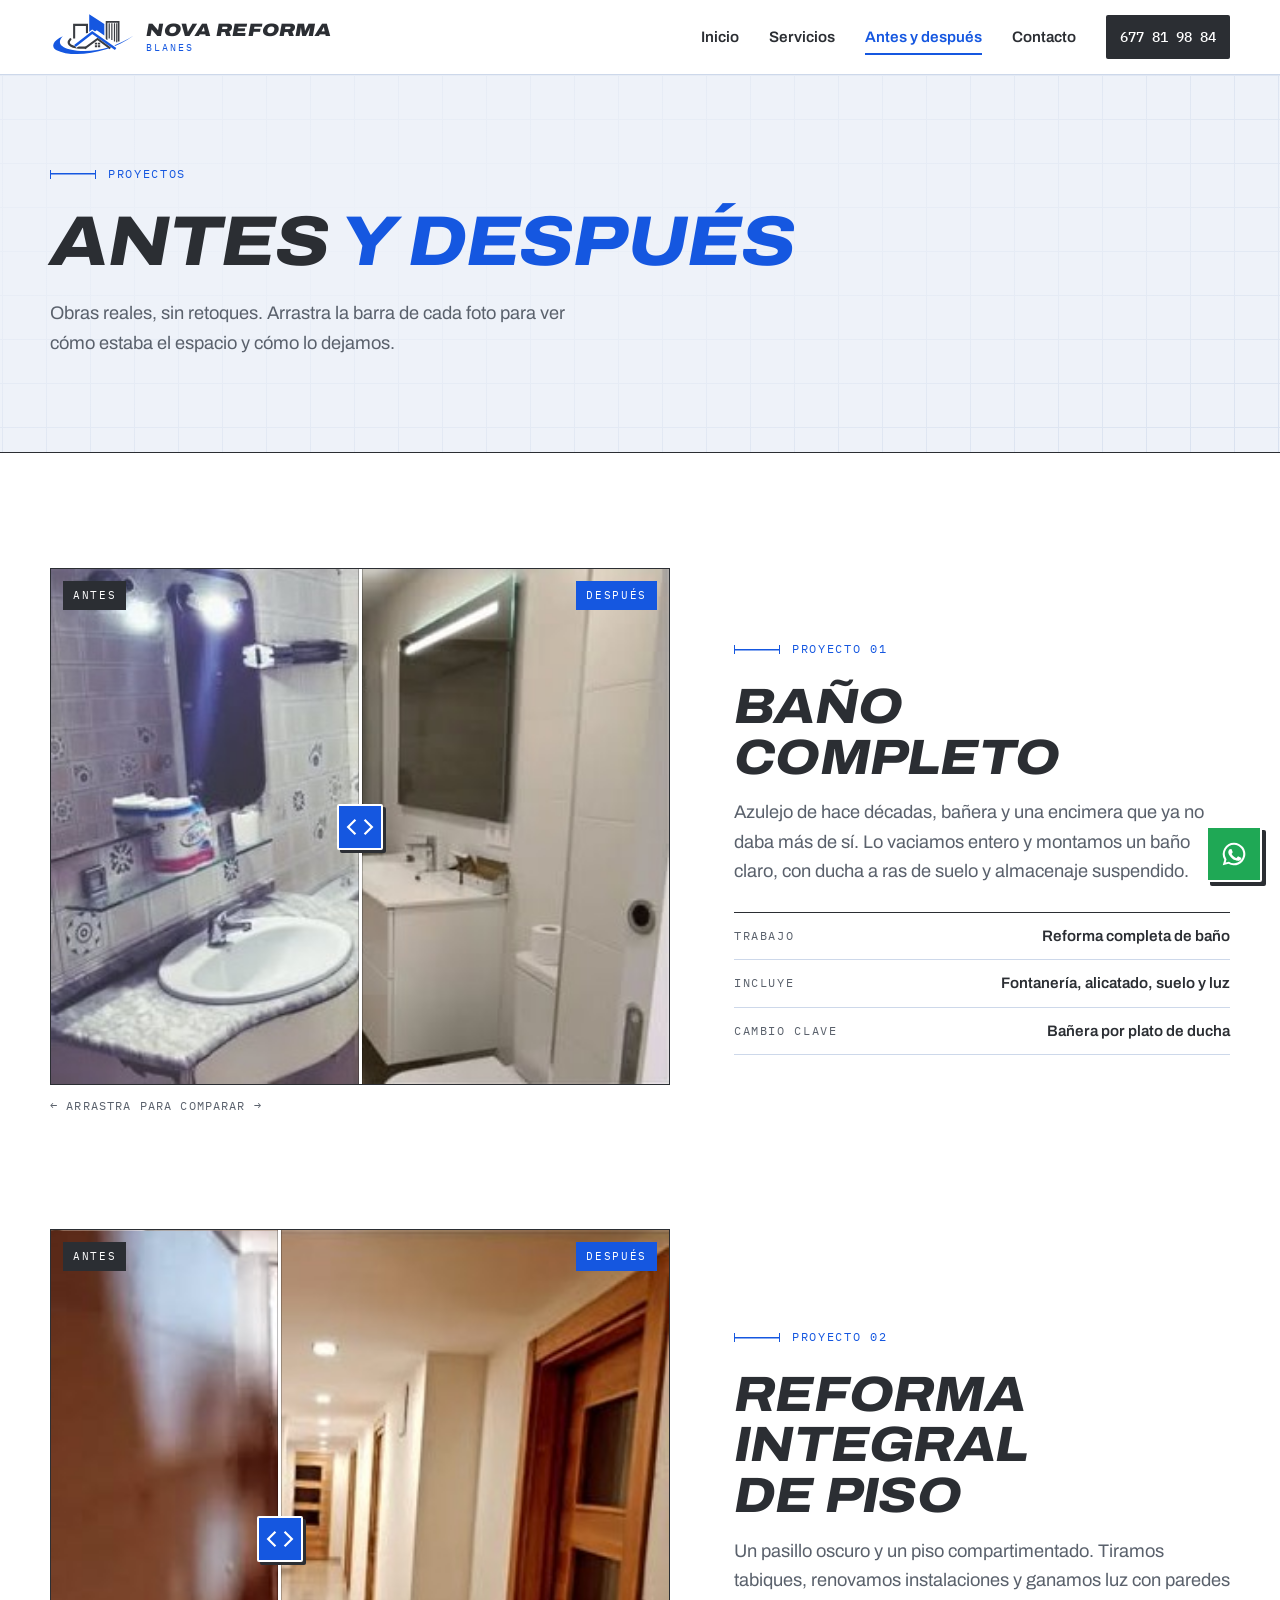
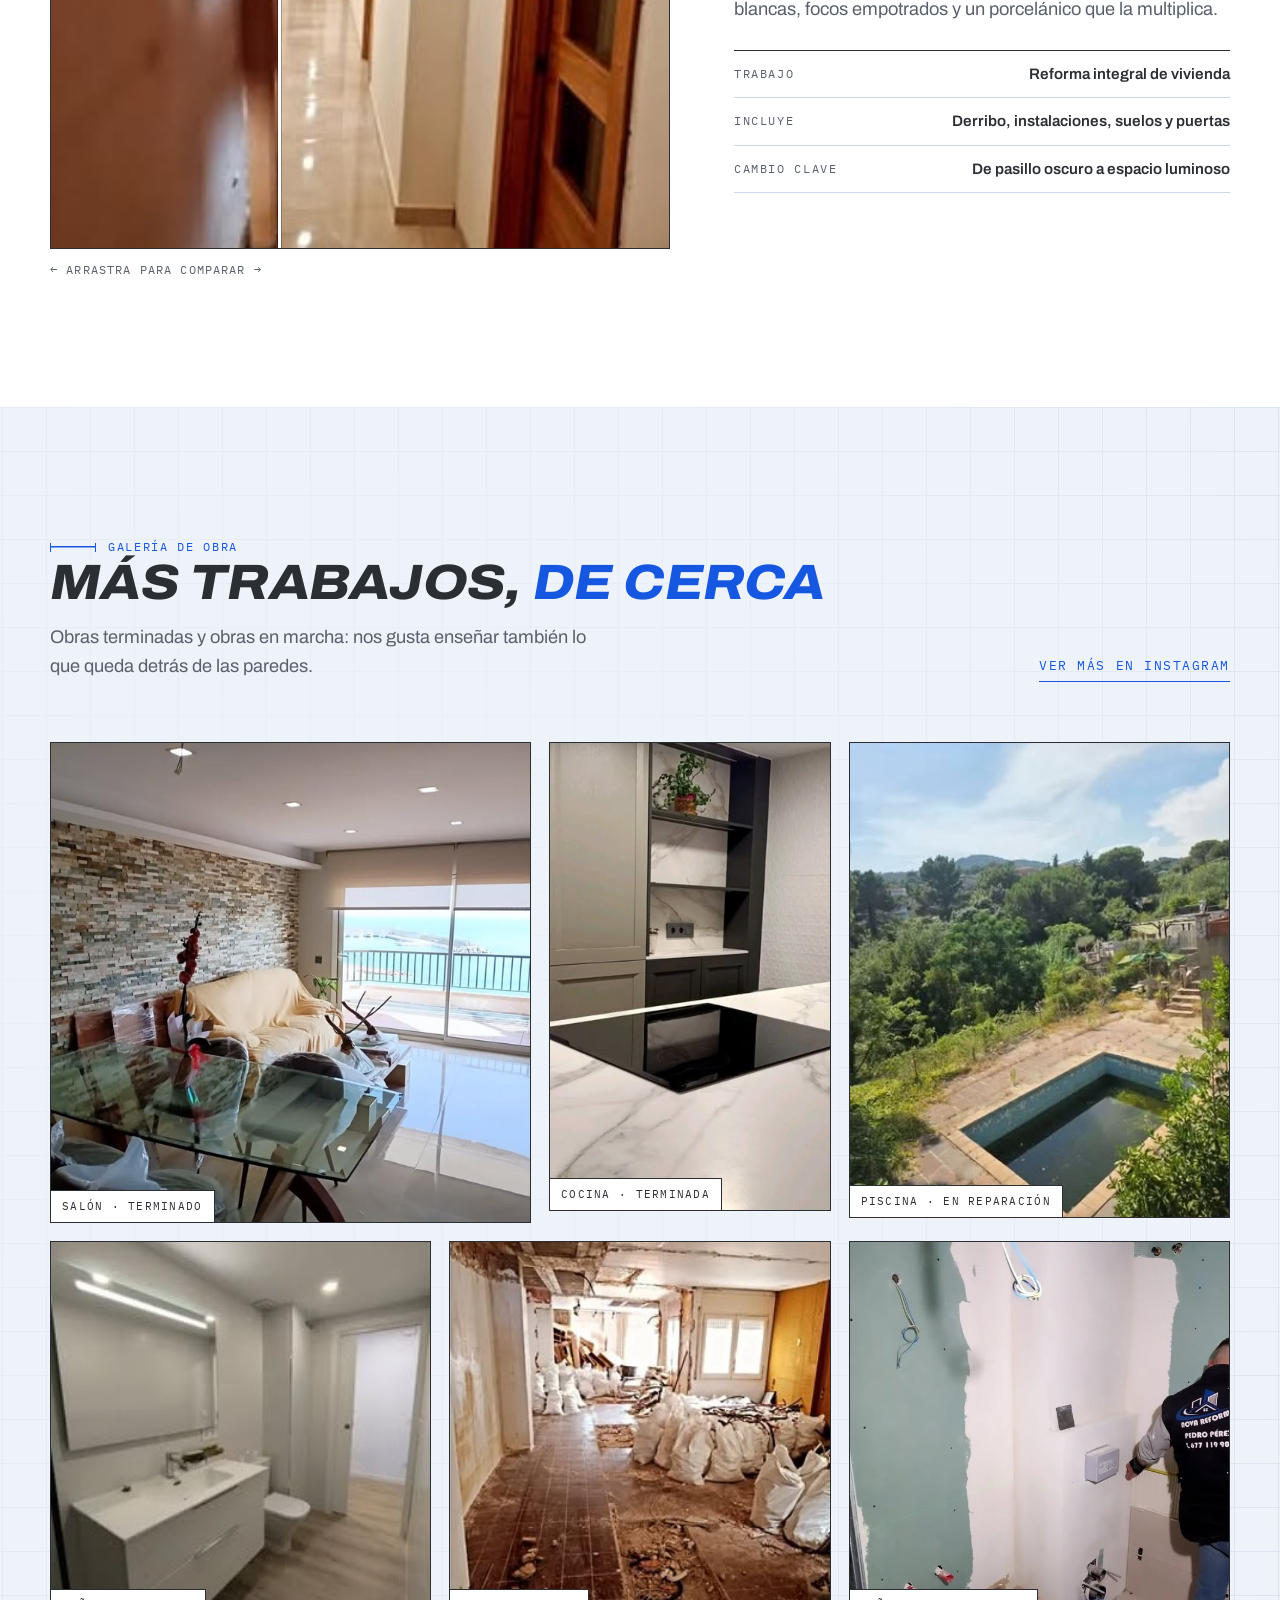
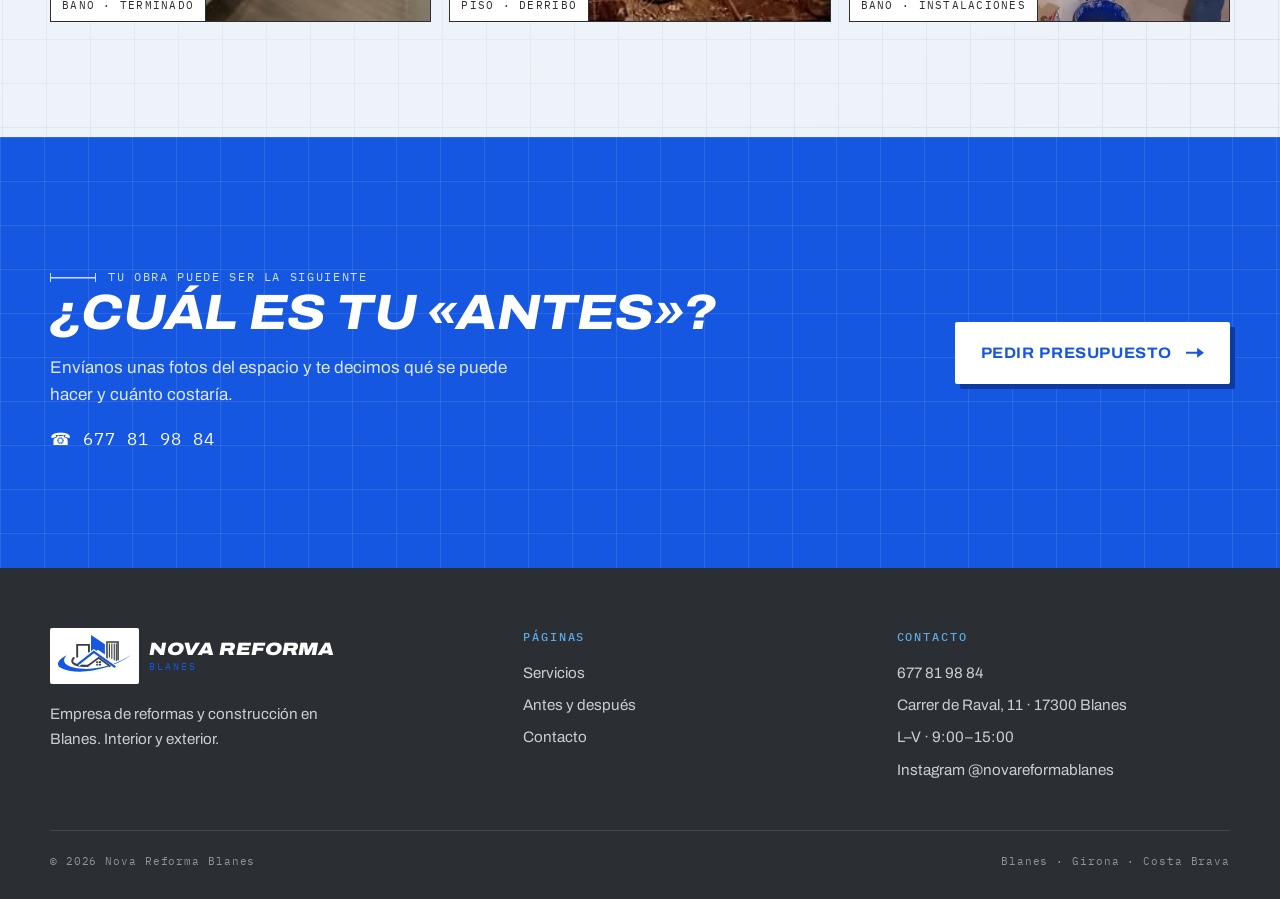
==== proyectos.html @ b62ac0b9 "Actualización automática 2026-11-10 17:21" ====
<!doctype html>
<html lang="es">
<head>
<meta charset="utf-8">
<meta name="viewport" content="width=device-width,initial-scale=1">
<title>Antes y después · Nova Reforma Blanes</title>
<meta name="description" content="Reformas reales de Nova Reforma Blanes: compara el antes y el después de baños, pisos y más obras en Blanes y alrededores.">
<link rel="icon" href="img/logo.svg" type="image/svg+xml">
<link rel="preconnect" href="https://fonts.googleapis.com">
<link rel="preconnect" href="https://fonts.gstatic.com" crossorigin>
<link href="https://fonts.googleapis.com/css2?family=Archivo:ital,wdth,wght@0,62..125,400..900;1,62..125,400..900&family=IBM+Plex+Mono:wght@400;500&display=swap" rel="stylesheet">
<link rel="stylesheet" href="css/estilo.css">
<script>document.documentElement.classList.add('js')</script>
</head>
<body>

<header class="cab">
  <div class="caja">
    <a class="marca" href="index.html" aria-label="Nova Reforma Blanes, inicio">
      <img src="img/logo.svg" alt="" width="86" height="50">
      <b>Nova Reforma<small>BLANES</small></b>
    </a>
    <button class="menu-btn" aria-label="Abrir menú" aria-expanded="false" aria-controls="nav"><span></span></button>
    <nav class="nav" id="nav">
      <a href="index.html">Inicio</a>
      <a href="servicios.html">Servicios</a>
      <a href="proyectos.html" aria-current="page">Antes y después</a>
      <a href="contacto.html">Contacto</a>
      <a class="tel" href="tel:+34677819884">677 81 98 84</a>
    </nav>
  </div>
</header>

<main>
  <section class="encabezado fondo-plano">
    <div class="caja">
      <p class="cota">Proyectos</p>
      <h1>Antes <span class="azul">y después</span></h1>
      <p class="entrada">Obras reales, sin retoques. Arrastra la barra de cada foto para ver cómo estaba el espacio y cómo lo dejamos.</p>
    </div>
  </section>

  <section>
    <div class="caja">
      <article class="caso ap">
        <div>
          <div class="comparar">
            <img src="img/bano-despues.jpg" alt="Baño después de la reforma: plato de ducha, mueble suspendido y espejo con luz" width="360" height="300">
            <img class="antes" src="img/bano-antes.jpg" alt="Baño antes de la reforma: azulejo antiguo y lavabo de encimera" width="360" height="300">
            <span class="rot a">Antes</span><span class="rot d">Después</span>
            <span class="asa"></span>
            <input type="range" min="0" max="100" value="50" aria-label="Comparar antes y después del baño">
          </div>
          <p class="pista">← Arrastra para comparar →</p>
        </div>
        <div>
          <p class="cota">Proyecto 01</p>
          <h2>Baño completo</h2>
          <p class="entrada" style="margin-top:16px">Azulejo de hace décadas, bañera y una encimera que ya no daba más de sí. Lo vaciamos entero y montamos un baño claro, con ducha a ras de suelo y almacenaje suspendido.</p>
          <ul class="ficha">
            <li><span>Trabajo</span><span>Reforma completa de baño</span></li>
            <li><span>Incluye</span><span>Fontanería, alicatado, suelo y luz</span></li>
            <li><span>Cambio clave</span><span>Bañera por plato de ducha</span></li>
          </ul>
        </div>
      </article>

      <article class="caso inv ap">
        <div>
          <div class="comparar" style="--ar:1/1">
            <img src="img/pasillo-despues.jpg" alt="Pasillo después de la reforma: paredes blancas, focos empotrados y suelo porcelánico brillante" width="318" height="318">
            <img class="antes" src="img/pasillo-antes.jpg" alt="Pasillo antes de la reforma: oscuro, con suelo y puertas antiguas" width="318" height="318">
            <span class="rot a">Antes</span><span class="rot d">Después</span>
            <span class="asa"></span>
            <input type="range" min="0" max="100" value="50" aria-label="Comparar antes y después del pasillo">
          </div>
          <p class="pista">← Arrastra para comparar →</p>
        </div>
        <div>
          <p class="cota">Proyecto 02</p>
          <h2>Reforma integral de piso</h2>
          <p class="entrada" style="margin-top:16px">Un pasillo oscuro y un piso compartimentado. Tiramos tabiques, renovamos instalaciones y ganamos luz con paredes blancas, focos empotrados y un porcelánico que la multiplica.</p>
          <ul class="ficha">
            <li><span>Trabajo</span><span>Reforma integral de vivienda</span></li>
            <li><span>Incluye</span><span>Derribo, instalaciones, suelos y puertas</span></li>
            <li><span>Cambio clave</span><span>De pasillo oscuro a espacio luminoso</span></li>
          </ul>
        </div>
      </article>
    </div>
  </section>

  <section class="fondo-plano">
    <div class="caja">
      <div class="titular ap">
        <div>
          <p class="cota">Galería de obra</p>
          <h2>Más trabajos, <span class="azul">de cerca</span></h2>
          <p class="entrada">Obras terminadas y obras en marcha: nos gusta enseñar también lo que queda detrás de las paredes.</p>
        </div>
        <a class="enlace" href="https://www.instagram.com/novareformablanes/" target="_blank" rel="noopener">Ver más en Instagram</a>
      </div>
      <div class="galeria ap">
        <figure class="g1"><img src="img/salon.jpg" alt="Salón reformado con pared de piedra y vistas al mar" loading="lazy" width="640" height="640"><figcaption>Salón · terminado</figcaption></figure>
        <figure class="g2"><img src="img/cocina.jpg" alt="Cocina con encimera efecto mármol y muebles en gris" loading="lazy" width="360" height="640"><figcaption>Cocina · terminada</figcaption></figure>
        <figure class="g3"><img src="img/piscina.jpg" alt="Piscina en un jardín con vistas, antes de su reparación" loading="lazy" width="361" height="465"><figcaption>Piscina · en reparación</figcaption></figure>
        <figure class="g4"><img src="img/bano-2.jpg" alt="Baño reformado con mueble blanco suspendido y suelo imitación madera" loading="lazy" width="240" height="300"><figcaption>Baño · terminado</figcaption></figure>
        <figure class="g5"><img src="img/derribo-piso.jpg" alt="Piso en fase de derribo con sacos de escombro" loading="lazy" width="318" height="318"><figcaption>Piso · derribo</figcaption></figure>
        <figure class="g6"><img src="img/instalaciones.jpg" alt="Operario de Nova Reforma midiendo en un baño en obra" loading="lazy" width="640" height="640"><figcaption>Baño · instalaciones</figcaption></figure>
      </div>
    </div>
  </section>

  <section class="llamada">
    <div class="caja">
      <div>
        <p class="cota">Tu obra puede ser la siguiente</p>
        <h2>¿Cuál es tu «antes»?</h2>
        <p>Envíanos unas fotos del espacio y te decimos qué se puede hacer y cuánto costaría.</p>
        <a class="tel-grande" href="tel:+34677819884">☎ 677 81 98 84</a>
      </div>
      <a class="btn blanco" href="contacto.html">Pedir presupuesto</a>
    </div>
  </section>
</main>

<footer class="pie">
  <div class="caja">
    <div>
      <a class="marca" href="index.html"><img src="img/logo.svg" alt="" width="96" height="56"><b>Nova Reforma<small>BLANES</small></b></a>
      <p style="margin-top:18px;max-width:34ch">Empresa de reformas y construcción en Blanes. Interior y exterior.</p>
    </div>
    <div>
      <h4>Páginas</h4>
      <ul>
        <li><a href="servicios.html">Servicios</a></li>
        <li><a href="proyectos.html">Antes y después</a></li>
        <li><a href="contacto.html">Contacto</a></li>
      </ul>
    </div>
    <div>
      <h4>Contacto</h4>
      <ul>
        <li><a href="tel:+34677819884">677 81 98 84</a></li>
        <li>Carrer de Raval, 11 · 17300 Blanes</li>
        <li>L–V · 9:00–15:00</li>
        <li><a href="https://www.instagram.com/novareformablanes/" target="_blank" rel="noopener">Instagram @novareformablanes</a></li>
      </ul>
    </div>
    <div class="legal"><span>© 2026 Nova Reforma Blanes</span><span>Blanes · Girona · Costa Brava</span></div>
  </div>
</footer>

<a class="wa" href="https://wa.me/34677819884" target="_blank" rel="noopener" aria-label="Escribir por WhatsApp">
  <svg viewBox="0 0 32 32"><path d="M16 4a12 12 0 0 0-10.3 18.1L4 28l6.1-1.600A12 12 0 1 0 16 4Zm0 2.200a9.800 9.800 0 1 1-5 18.200l-.4-.2-3.500.9.9-3.400-.2-.4A9.800 9.800 0 0 1 16 6.200Zm-4 4.600c-.2 0-.6.1-.9.4-.3.400-1.200 1.200-1.200 2.800s1.200 3.300 1.400 3.500c.2.200 2.300 3.700 5.800 5 2.900 1.100 3.500.9 4.100.8.600-.1 2-.8 2.300-1.600.3-.8.300-1.500.2-1.600-.1-.2-.3-.200-.7-.4l-2.300-1.100c-.3-.1-.5-.2-.8.200l-1 1.300c-.2.200-.4.300-.7.100-.300-.2-1.400-.5-2.700-1.700-1-.9-1.700-2-1.900-2.300-.2-.3 0-.5.100-.7l.5-.6.300-.6c.1-.200 0-.4 0-.6l-1-2.500c-.300-.6-.5-.5-.700-.5Z"/></svg>
</a>

<script src="js/web.js"></script>
</body>
</html>
---- css/estilo.css ----
/* Nova Reforma Blanes — estética "plano de obra": papel blanco, línea azul, tinta carbón */
:root{
  --papel:#ffffff;
  --niebla:#eef2f9;
  --linea:#cdd8ea;
  --azul:#1557e0;
  --azul-hondo:#0c3a9e;
  --cielo:#5aa9e6;
  --tinta:#2b2e33;
  --tinta-suave:#5a616c;
  --ancho:1180px;
  --display:"Archivo",system-ui,sans-serif;
  --texto:"Archivo",system-ui,sans-serif;
  --mono:"IBM Plex Mono",ui-monospace,monospace;
}
*,*::before,*::after{box-sizing:border-box}
html{scroll-behavior:smooth;-webkit-text-size-adjust:100%}
body{margin:0;background:var(--papel);color:var(--tinta);font-family:var(--texto);font-size:17px;line-height:1.6;overflow-x:hidden}
img{max-width:100%;height:auto;display:block}
.franja b i{color:var(--azul);font-style:inherit}
a{color:inherit}
h1,h2,h3{font-family:var(--display);font-stretch:112%;font-weight:800;font-style:italic;line-height:1.02;letter-spacing:-.015em;margin:0;text-wrap:balance}
h1{font-size:clamp(2.5rem,6.4vw,5.2rem);text-transform:uppercase}
h2{font-size:clamp(1.9rem,4vw,3.1rem);text-transform:uppercase}
h3{font-size:1.25rem;font-stretch:105%;letter-spacing:0}
p{margin:0 0 1em;text-wrap:pretty}
.azul{color:var(--azul)}
.caja{width:min(var(--ancho),100% - 40px);margin-inline:auto}
section{padding:clamp(64px,9vw,120px) 0}
.fondo-plano{background-color:var(--niebla);background-image:linear-gradient(var(--linea) 1px,transparent 1px),linear-gradient(90deg,var(--linea) 1px,transparent 1px);background-size:44px 44px;background-position:center top}
.fondo-plano::before{content:"";position:absolute;inset:0;background:radial-gradient(ellipse at 30% 40%,rgba(238,242,249,.96) 0,rgba(238,242,249,.72) 60%,rgba(238,242,249,.35) 100%);pointer-events:none}
.fondo-plano{position:relative}
.fondo-plano>*{position:relative}

/* Etiquetas tipo cota */
.cota{font-family:var(--mono);font-size:.74rem;letter-spacing:.14em;text-transform:uppercase;color:var(--azul);display:flex;align-items:center;gap:12px;margin-bottom:22px}
.cota::before{content:"";width:46px;height:9px;border-left:1.5px solid var(--azul);border-right:1.5px solid var(--azul);background:linear-gradient(var(--azul),var(--azul)) center/100% 1.5px no-repeat;flex:none}
.entrada{font-size:1.14rem;color:var(--tinta-suave);max-width:56ch}

/* Botones: rectos, con muesca */
.btn{display:inline-flex;align-items:center;gap:14px;font-family:var(--display);font-weight:700;font-stretch:108%;font-size:.95rem;letter-spacing:.04em;text-transform:uppercase;text-decoration:none;padding:17px 24px;border:2px solid var(--azul);background:var(--azul);color:#fff;border-radius:2px;cursor:pointer;transition:background .2s,color .2s,box-shadow .2s,transform .2s;box-shadow:5px 5px 0 var(--tinta)}
.btn::after{content:"";width:18px;height:10px;background:currentColor;clip-path:polygon(0 40%,62% 40%,62% 0,100% 50%,62% 100%,62% 60%,0 60%);transition:transform .2s}
.btn:hover{transform:translate(2px,2px);box-shadow:3px 3px 0 var(--tinta)}
.btn:hover::after{transform:translateX(4px)}
.btn.linea{background:transparent;color:var(--tinta);border-color:var(--tinta);box-shadow:none}
.btn.linea:hover{background:var(--tinta);color:#fff;transform:none}
.btn.blanco{background:#fff;color:var(--azul);border-color:#fff;box-shadow:5px 5px 0 var(--azul-hondo)}
.btn:focus-visible,a:focus-visible,button:focus-visible,input:focus-visible,select:focus-visible,textarea:focus-visible{outline:3px solid var(--cielo);outline-offset:3px}

/* Cabecera */
.cab{position:sticky;top:0;z-index:50;background:rgba(255,255,255,.94);backdrop-filter:blur(8px);border-bottom:1px solid var(--linea)}
.cab .caja{display:flex;align-items:center;justify-content:space-between;gap:20px;height:74px}
.marca{display:flex;align-items:center;gap:10px;text-decoration:none}
.marca img{height:50px;width:auto}
.marca b{font-family:var(--display);font-style:italic;font-weight:900;font-stretch:118%;font-size:1.12rem;line-height:.95;text-transform:uppercase;letter-spacing:.01em}
.marca small{display:block;font-family:var(--mono);font-style:normal;font-weight:400;font-size:.6rem;letter-spacing:.2em;color:var(--azul);margin-top:4px}
.nav{display:flex;align-items:center;gap:30px}
.nav a{text-decoration:none;font-weight:600;font-size:.95rem;padding:6px 0;position:relative}
.nav a:not(.tel)::after{content:"";position:absolute;left:0;right:0;bottom:0;height:2px;background:var(--azul);transform:scaleX(0);transform-origin:left;transition:transform .25s}
.nav a:hover::after,.nav a[aria-current]::after{transform:scaleX(1)}
.nav a[aria-current]{color:var(--azul)}
.nav .tel{font-family:var(--mono);font-weight:500;font-size:.9rem;background:var(--tinta);color:#fff;padding:10px 14px;border-radius:2px}
.nav .tel:hover{background:var(--azul)}
.menu-btn{display:none;background:none;border:2px solid var(--tinta);border-radius:2px;width:46px;height:42px;cursor:pointer;padding:0;position:relative}
.menu-btn span,.menu-btn span::before,.menu-btn span::after{content:"";position:absolute;left:10px;right:10px;height:2px;background:var(--tinta);transition:transform .2s}
.menu-btn span{top:50%;margin-top:-1px}
.menu-btn span::before{left:0;right:0;top:-7px}
.menu-btn span::after{left:0;right:0;top:7px}
.menu-btn[aria-expanded=true] span{background:transparent}
.menu-btn[aria-expanded=true] span::before{transform:translateY(7px) rotate(45deg)}
.menu-btn[aria-expanded=true] span::after{transform:translateY(-7px) rotate(-45deg)}

/* Portada */
.portada{padding:clamp(48px,7vw,96px) 0 clamp(64px,8vw,110px);overflow:hidden}
.portada .caja{display:grid;grid-template-columns:1.15fr .85fr;gap:clamp(32px,5vw,72px);align-items:center}
.portada h1 em{font-style:inherit;color:var(--azul);display:block}
.portada .entrada{margin:26px 0 34px}
.acciones{display:flex;flex-wrap:wrap;gap:18px}
.lamina{position:relative;margin:0 26px 34px 0}
.lamina img{width:100%;aspect-ratio:1/1.05;object-fit:cover;border:1px solid var(--tinta);position:relative;z-index:1}
.lamina::before{content:"";position:absolute;inset:22px -22px -22px 22px;background:var(--azul)}
.lamina figcaption{position:absolute;z-index:2;left:-1px;bottom:-1px;background:#fff;border:1px solid var(--tinta);font-family:var(--mono);font-size:.7rem;letter-spacing:.12em;text-transform:uppercase;padding:9px 13px}
.lamina .medida{position:absolute;z-index:2;font-family:var(--mono);font-size:.66rem;letter-spacing:.14em;color:var(--azul);text-transform:uppercase}
.lamina .medida.sup{top:-26px;left:0;right:0;text-align:center;border-top:1.5px solid var(--azul);padding-top:0;line-height:0}
.lamina .medida.sup span{background:var(--niebla);padding:0 10px}
.lamina .medida.sup::before,.lamina .medida.sup::after{content:"";position:absolute;top:-6px;height:11px;border-left:1.5px solid var(--azul)}
.lamina .medida.sup::before{left:0}.lamina .medida.sup::after{right:0}
.trazo{position:absolute;right:-60px;bottom:-10px;width:min(620px,60vw);opacity:.5;pointer-events:none}
.trazo path{stroke:var(--azul);stroke-width:1.4;fill:none;stroke-dasharray:1;stroke-dashoffset:1;animation:dibujar 2.6s .2s ease-out forwards}
@keyframes dibujar{to{stroke-dashoffset:0}}

/* Franja de confianza */
.franja{border-block:1px solid var(--tinta);padding:0}
.franja ul{list-style:none;margin:0;padding:0;display:grid;grid-template-columns:repeat(4,1fr)}
.franja li{padding:26px 22px;border-left:1px solid var(--linea)}
.franja li:first-child{border-left:0;padding-left:0}
.franja b{display:block;font-family:var(--display);font-style:italic;font-weight:800;font-stretch:112%;font-size:1.5rem;line-height:1.1;text-transform:uppercase}
.franja span{font-size:.9rem;color:var(--tinta-suave)}

/* Cabeceras de sección */
.titular{display:grid;grid-template-columns:1fr auto;gap:24px;align-items:end;margin-bottom:clamp(34px,5vw,60px)}
.titular p{margin:16px 0 0}
.enlace{font-family:var(--mono);font-size:.8rem;letter-spacing:.12em;text-transform:uppercase;text-decoration:none;color:var(--azul);border-bottom:1.5px solid var(--azul);padding-bottom:4px;white-space:nowrap}
.enlace:hover{color:var(--tinta);border-color:var(--tinta)}

/* Comparador antes / después */
.comparar{position:relative;overflow:hidden;border:1px solid var(--tinta);background:var(--niebla);touch-action:pan-y;user-select:none;--p:50%}
.comparar img{width:100%;height:100%;object-fit:cover;aspect-ratio:var(--ar,6/5);pointer-events:none}
.comparar img.antes{position:absolute;inset:0;clip-path:inset(0 calc(100% - var(--p)) 0 0)}
.comparar .asa{position:absolute;top:0;bottom:0;left:var(--p);width:3px;margin-left:-1.5px;background:#fff;box-shadow:0 0 0 1px rgba(0,0,0,.25);pointer-events:none}
.comparar .asa::after{content:"";position:absolute;top:50%;left:50%;width:46px;height:46px;margin:-23px;background:var(--azul) url("data:image/svg+xml,%3Csvg xmlns='http://www.w3.org/2000/svg' viewBox='0 0 46 46' fill='none' stroke='%23fff' stroke-width='2.4'%3E%3Cpath d='M18 15l-8 8 8 8M28 15l8 8-8 8'/%3E%3C/svg%3E") center/cover;border:2px solid #fff;border-radius:2px;box-shadow:3px 3px 0 var(--tinta)}
.comparar input{position:absolute;inset:0;width:100%;height:100%;margin:0;opacity:0;cursor:ew-resize}
.comparar .rot{position:absolute;top:12px;font-family:var(--mono);font-size:.66rem;letter-spacing:.16em;text-transform:uppercase;padding:6px 10px;pointer-events:none;z-index:2}
.comparar .rot.a{left:12px;background:var(--tinta);color:#fff}
.comparar .rot.d{right:12px;background:var(--azul);color:#fff}
.comparar:focus-within{outline:3px solid var(--cielo);outline-offset:3px}
.caso{display:grid;grid-template-columns:minmax(0,1fr) minmax(0,.8fr);gap:clamp(28px,5vw,70px);align-items:center}
.caso+.caso{margin-top:clamp(56px,8vw,110px)}
.caso.inv .comparar{order:2}
.ficha{list-style:none;margin:26px 0 0;padding:0;border-top:1px solid var(--tinta)}
.ficha li{display:flex;justify-content:space-between;gap:20px;padding:11px 0;border-bottom:1px solid var(--linea);font-size:.95rem}
.ficha li span:first-child{font-family:var(--mono);font-size:.72rem;letter-spacing:.14em;text-transform:uppercase;color:var(--tinta-suave);padding-top:3px}
.ficha li span:last-child{text-align:right;font-weight:600}
.pista{font-family:var(--mono);font-size:.72rem;letter-spacing:.1em;color:var(--tinta-suave);margin-top:12px;text-transform:uppercase}

/* Servicios */
.servicios{display:grid;grid-template-columns:repeat(3,1fr);border-top:1px solid var(--tinta);border-left:1px solid var(--tinta)}
.servicios a{position:relative;display:block;text-decoration:none;padding:30px 28px 34px;border-right:1px solid var(--tinta);border-bottom:1px solid var(--tinta);background:#fff;transition:background .25s,color .25s;min-height:230px}
.servicios .num{font-family:var(--mono);font-size:.74rem;letter-spacing:.14em;color:var(--azul);transition:color .25s}
.servicios svg{width:54px;height:54px;margin:18px 0 16px;stroke:var(--tinta);stroke-width:1.6;fill:none;transition:stroke .25s}
.servicios h3{text-transform:uppercase;margin-bottom:8px}
.servicios p{font-size:.94rem;color:var(--tinta-suave);margin:0;transition:color .25s}
.servicios a:hover{background:var(--azul);color:#fff}
.servicios a:hover p,.servicios a:hover .num{color:#dbe7ff}
.servicios a:hover svg{stroke:#fff}

/* Proceso */
.pasos{display:grid;grid-template-columns:repeat(4,minmax(0,1fr));gap:26px;counter-reset:paso}
.paso{counter-increment:paso}
.paso figure{margin:0 0 18px;position:relative;border:1px solid var(--tinta)}
.paso img{aspect-ratio:4/5;width:100%;object-fit:cover}
.paso figure::after{content:"0" counter(paso);position:absolute;left:-1px;top:-1px;background:var(--azul);color:#fff;font-family:var(--mono);font-size:.78rem;padding:7px 10px}
.paso h3{text-transform:uppercase;margin-bottom:6px}
.paso p{font-size:.94rem;color:var(--tinta-suave);margin:0}

/* Opiniones */
.opiniones{display:grid;grid-template-columns:.8fr 1.2fr;gap:clamp(30px,6vw,90px);align-items:start}
.nota{font-family:var(--display);font-style:italic;font-weight:900;font-stretch:120%;font-size:clamp(4.6rem,10vw,8rem);line-height:.9;color:var(--azul)}
.nota small{font-size:.3em;color:var(--tinta);font-weight:700}
.estrellas{color:var(--azul);letter-spacing:.2em;font-size:1.2rem;margin:10px 0 6px}
.citas{display:grid;gap:0;border-top:1px solid var(--tinta)}
.citas blockquote{margin:0;padding:26px 0;border-bottom:1px solid var(--linea);display:grid;grid-template-columns:1fr auto;gap:8px 24px;align-items:baseline}
.citas p{grid-column:1/-1;font-size:1.2rem;font-weight:500;line-height:1.4;margin:0}
.citas cite{font-style:normal;font-weight:700}
.citas span{font-family:var(--mono);font-size:.7rem;letter-spacing:.12em;text-transform:uppercase;color:var(--tinta-suave)}

/* Llamada final */
.llamada{background:var(--azul);color:#fff;position:relative;overflow:hidden}
.llamada::before{content:"";position:absolute;inset:0;background-image:linear-gradient(rgba(255,255,255,.1) 1px,transparent 1px),linear-gradient(90deg,rgba(255,255,255,.1) 1px,transparent 1px);background-size:44px 44px}
.llamada .caja{position:relative;display:grid;grid-template-columns:1fr auto;gap:36px;align-items:center}
.llamada .cota{color:#cfe0ff}
.llamada .cota::before{border-color:#cfe0ff;background-image:linear-gradient(#cfe0ff,#cfe0ff)}
.llamada p{color:#dbe7ff;margin:16px 0 0;max-width:50ch}
.llamada .tel-grande{display:block;font-family:var(--mono);color:#fff;text-decoration:none;font-size:1.05rem;margin-top:18px;letter-spacing:.06em}

/* Cabecera de subpágina */
.encabezado{padding:clamp(54px,7vw,96px) 0 clamp(46px,6vw,76px);border-bottom:1px solid var(--tinta)}
.encabezado h1{font-size:clamp(2.3rem,5.6vw,4.4rem)}
.encabezado .entrada{margin-top:22px}

/* Lista larga de servicios */
.fila{display:grid;grid-template-columns:90px 1fr 1fr;gap:clamp(20px,4vw,60px);padding:clamp(34px,5vw,58px) 0;border-bottom:1px solid var(--linea);align-items:start;scroll-margin-top:90px}
.fila:first-child{padding-top:0}
.fila .num{font-family:var(--mono);color:var(--azul);font-size:.9rem;letter-spacing:.14em;padding-top:8px}
.fila h2{font-size:clamp(1.6rem,3vw,2.3rem);margin-bottom:14px}
.fila p{color:var(--tinta-suave)}
.fila ul{list-style:none;margin:0;padding:0}
.fila li{padding:11px 0 11px 30px;border-bottom:1px solid var(--linea);position:relative;font-weight:500}
.fila li:first-child{border-top:1px solid var(--tinta)}
.fila li::before{content:"";position:absolute;left:2px;top:19px;width:13px;height:7px;border-left:2px solid var(--azul);border-bottom:2px solid var(--azul);transform:rotate(-45deg)}

/* Galería */
.galeria{display:grid;grid-template-columns:repeat(12,1fr);gap:18px}
.galeria figure{margin:0;position:relative;border:1px solid var(--tinta);overflow:hidden;background:var(--niebla)}
.galeria img{width:100%;height:100%;object-fit:cover;transition:transform .5s}
.galeria figure:hover img{transform:scale(1.04)}
.galeria figcaption{position:absolute;left:-1px;bottom:-1px;background:#fff;border:1px solid var(--tinta);font-family:var(--mono);font-size:.66rem;letter-spacing:.12em;text-transform:uppercase;padding:7px 11px}
.g1{grid-column:span 5;aspect-ratio:1}.g2{grid-column:span 3;aspect-ratio:3/5}.g3{grid-column:span 4;aspect-ratio:4/5}
.g4{grid-column:span 4;aspect-ratio:1}.g5{grid-column:span 4;aspect-ratio:1}.g6{grid-column:span 4;aspect-ratio:1}

/* Contacto */
.contacto{display:grid;grid-template-columns:.9fr 1.1fr;gap:clamp(32px,6vw,90px);align-items:start}
.datos{list-style:none;margin:0;padding:0;border-top:1px solid var(--tinta)}
.datos li{padding:20px 0;border-bottom:1px solid var(--linea)}
.datos span{display:block;font-family:var(--mono);font-size:.7rem;letter-spacing:.14em;text-transform:uppercase;color:var(--azul);margin-bottom:5px}
.datos a,.datos b{font-family:var(--display);font-weight:700;font-size:1.25rem;text-decoration:none}
.datos a:hover{color:var(--azul)}
.form{background:#fff;border:1px solid var(--tinta);padding:clamp(24px,4vw,42px);box-shadow:10px 10px 0 var(--azul)}
.form h2{font-size:1.7rem;margin-bottom:22px}
.campo{margin-bottom:18px}
.dos{display:grid;grid-template-columns:1fr 1fr;gap:16px}
.form label{display:block;font-family:var(--mono);font-size:.7rem;letter-spacing:.14em;text-transform:uppercase;margin-bottom:7px}
.form input,.form select,.form textarea{width:100%;font:inherit;color:inherit;padding:13px 14px;border:1.5px solid var(--linea);border-radius:2px;background:var(--niebla)}
.form input:focus,.form select:focus,.form textarea:focus{border-color:var(--azul);background:#fff}
.form textarea{min-height:120px;resize:vertical}
.form .nota-form{font-size:.84rem;color:var(--tinta-suave);margin:14px 0 0}
.mapa{border:1px solid var(--tinta);margin-top:clamp(40px,6vw,70px)}
.mapa iframe{display:block;width:100%;height:380px;border:0;filter:saturate(.7)}

/* Pie */
.pie{background:var(--tinta);color:#c9ced6;padding:60px 0 28px;font-size:.95rem}
.pie .caja{display:grid;grid-template-columns:1.3fr 1fr 1fr;gap:40px}
.pie .marca b{color:#fff}
.pie .marca img{background:#fff;padding:5px;border-radius:2px;height:56px}
.pie h4{font-family:var(--mono);font-weight:500;font-size:.72rem;letter-spacing:.16em;text-transform:uppercase;color:var(--cielo);margin:0 0 14px}
.pie ul{list-style:none;margin:0;padding:0}
.pie li{margin-bottom:8px}
.pie a{text-decoration:none}
.pie a:hover{color:#fff}
.pie .legal{grid-column:1/-1;border-top:1px solid #454a52;padding-top:22px;font-family:var(--mono);font-size:.7rem;letter-spacing:.08em;color:#8d94a0;display:flex;justify-content:space-between;flex-wrap:wrap;gap:10px}

/* WhatsApp fijo */
.wa{position:fixed;right:18px;bottom:18px;z-index:40;width:56px;height:56px;background:#1fa855;border:2px solid #fff;border-radius:2px;box-shadow:4px 4px 0 var(--tinta);display:grid;place-items:center}
.wa svg{width:30px;height:30px;fill:#fff}
.wa:hover{background:#178a45}

/* Aparición suave */
.js .ap{opacity:0;transform:translateY(22px);transition:opacity .7s ease,transform .7s ease}
.js .ap.visto{opacity:1;transform:none}
@media (prefers-reduced-motion:reduce){
  .js .ap{opacity:1;transform:none;transition:none}
  .trazo path{animation:none;stroke-dashoffset:0}
  html{scroll-behavior:auto}
}

@media (max-width:960px){
  .menu-btn{display:block}
  .nav{position:absolute;top:74px;left:0;right:0;background:#fff;border-bottom:1px solid var(--tinta);flex-direction:column;align-items:stretch;gap:0;padding:8px 20px 20px;display:none}
  .nav.abierto{display:flex}
  .nav a{padding:14px 0;border-bottom:1px solid var(--linea);font-size:1.05rem}
  .nav a::after{display:none}
  .nav .tel{margin-top:14px;text-align:center;border:0;padding:14px}
  .portada .caja,.caso,.opiniones,.contacto,.llamada .caja{grid-template-columns:1fr}
  .caso.inv .comparar{order:0}
  .lamina{max-width:480px}
  .trazo{display:none}
  .franja ul{grid-template-columns:1fr 1fr}
  .franja li{padding:20px 16px}
  .franja li:nth-child(odd){border-left:0;padding-left:0}
  .franja li:nth-child(n+3){border-top:1px solid var(--linea)}
  .servicios{grid-template-columns:1fr 1fr}
  .pasos{grid-template-columns:repeat(2,minmax(0,1fr));gap:26px 16px}
  .lamina{margin-top:44px}
  .fila{grid-template-columns:1fr}
  .fila .num{padding:0}
  .titular{grid-template-columns:1fr}
  .pie .caja{grid-template-columns:1fr 1fr}
  .pie .caja>div:first-child{grid-column:1/-1}
  .g1,.g2,.g3,.g4,.g5,.g6{grid-column:span 6;aspect-ratio:1}
  .galeria{gap:12px}
}
@media (max-width:560px){
  body{font-size:16px}
  .caja{width:calc(100% - 32px)}
  .servicios{grid-template-columns:1fr}
  .servicios a{min-height:0}
  .paso h3{font-size:1rem}
  .dos{grid-template-columns:1fr}
  .btn{padding:15px 18px;font-size:.88rem}
  .marca b{font-size:1rem}
  .marca img{height:42px}
  .pie .caja{grid-template-columns:1fr}
  .citas p{font-size:1.08rem}
  .form{box-shadow:6px 6px 0 var(--azul)}
  .lamina{margin-right:16px}
  .lamina::before{inset:14px -14px -14px 14px}
}
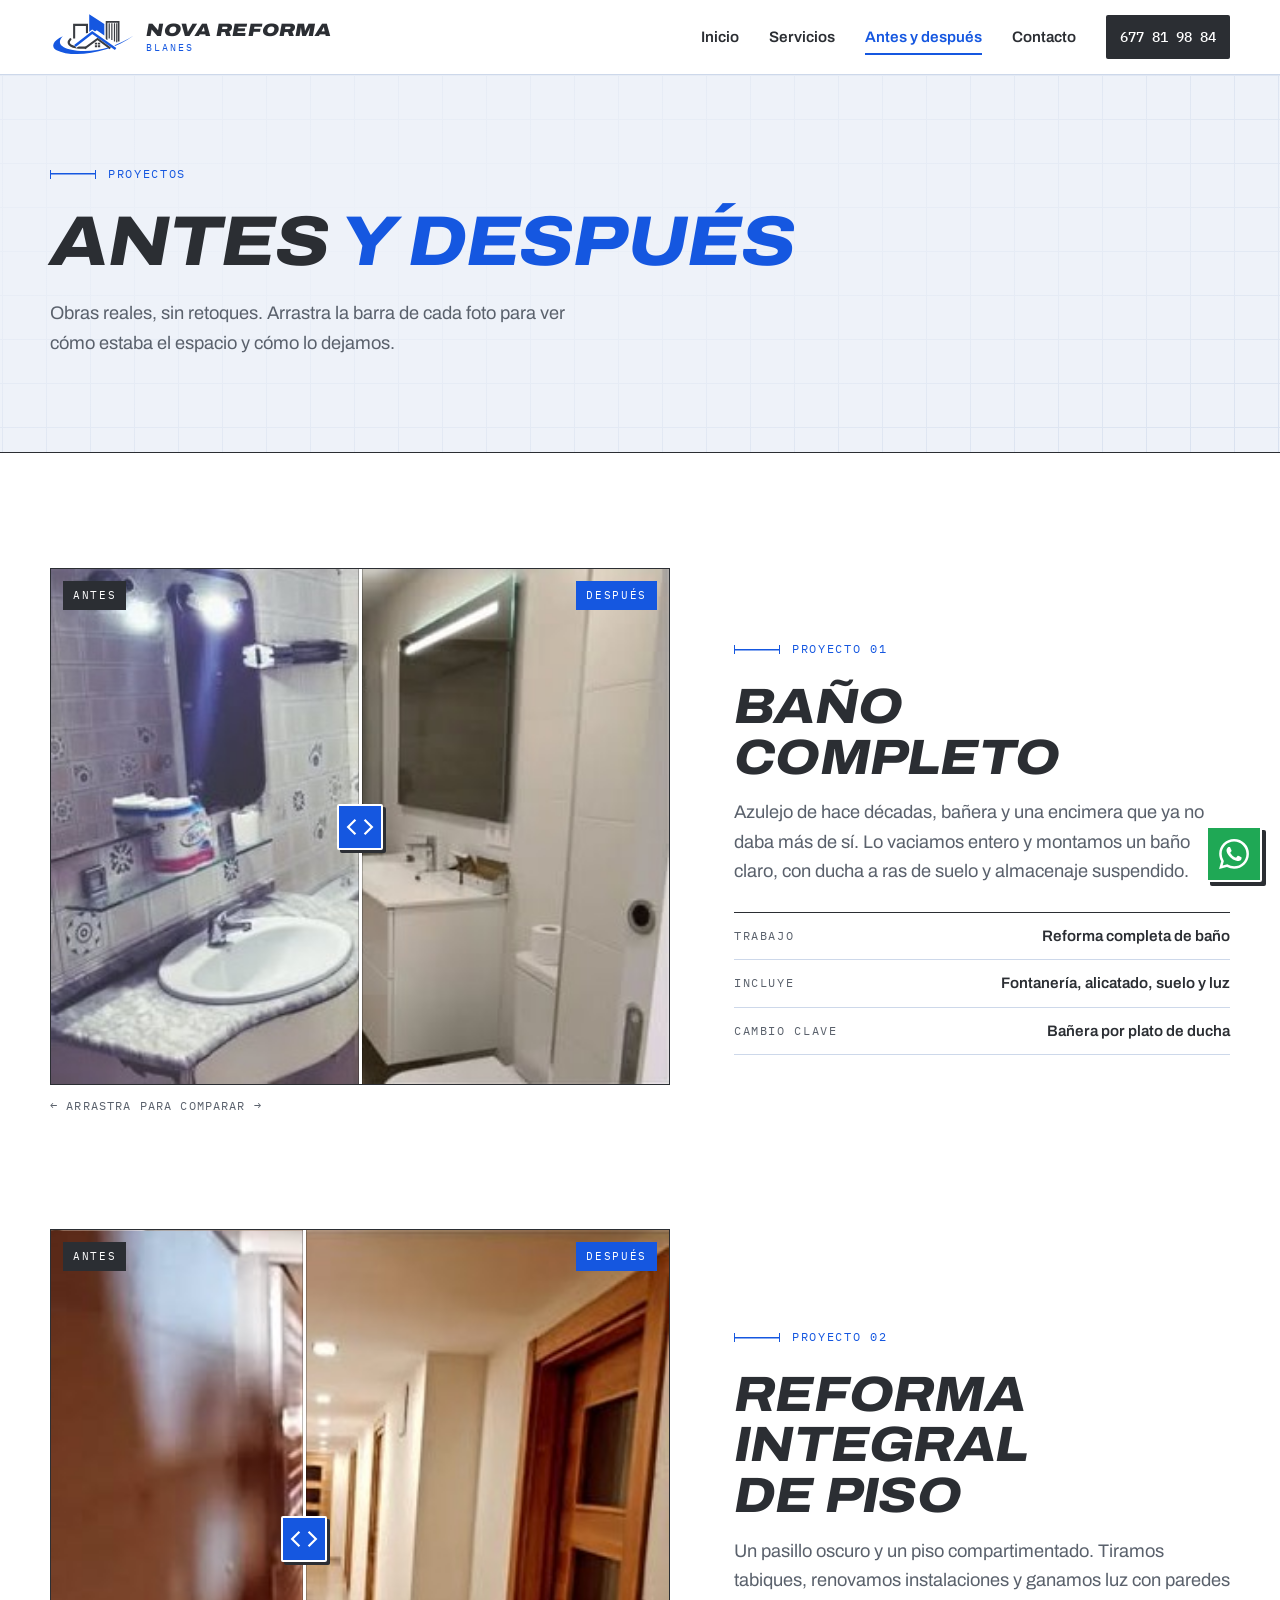
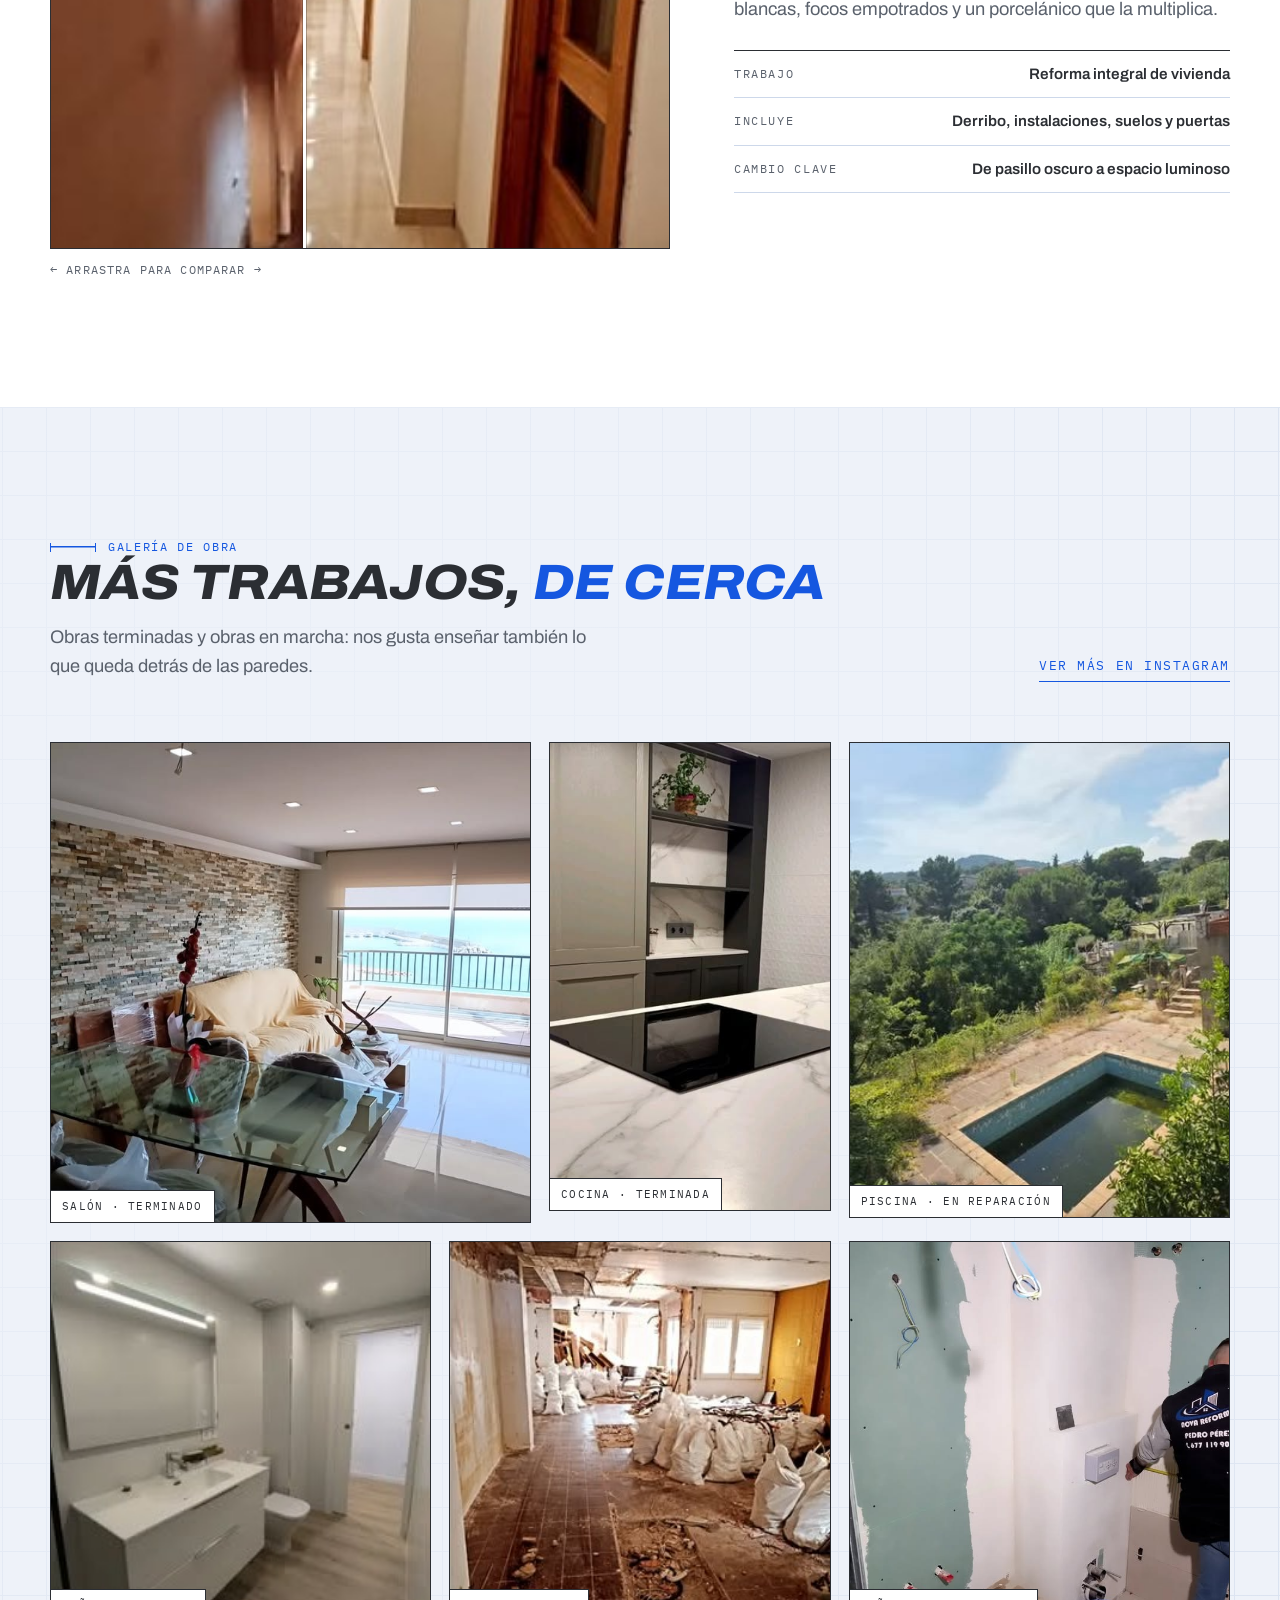
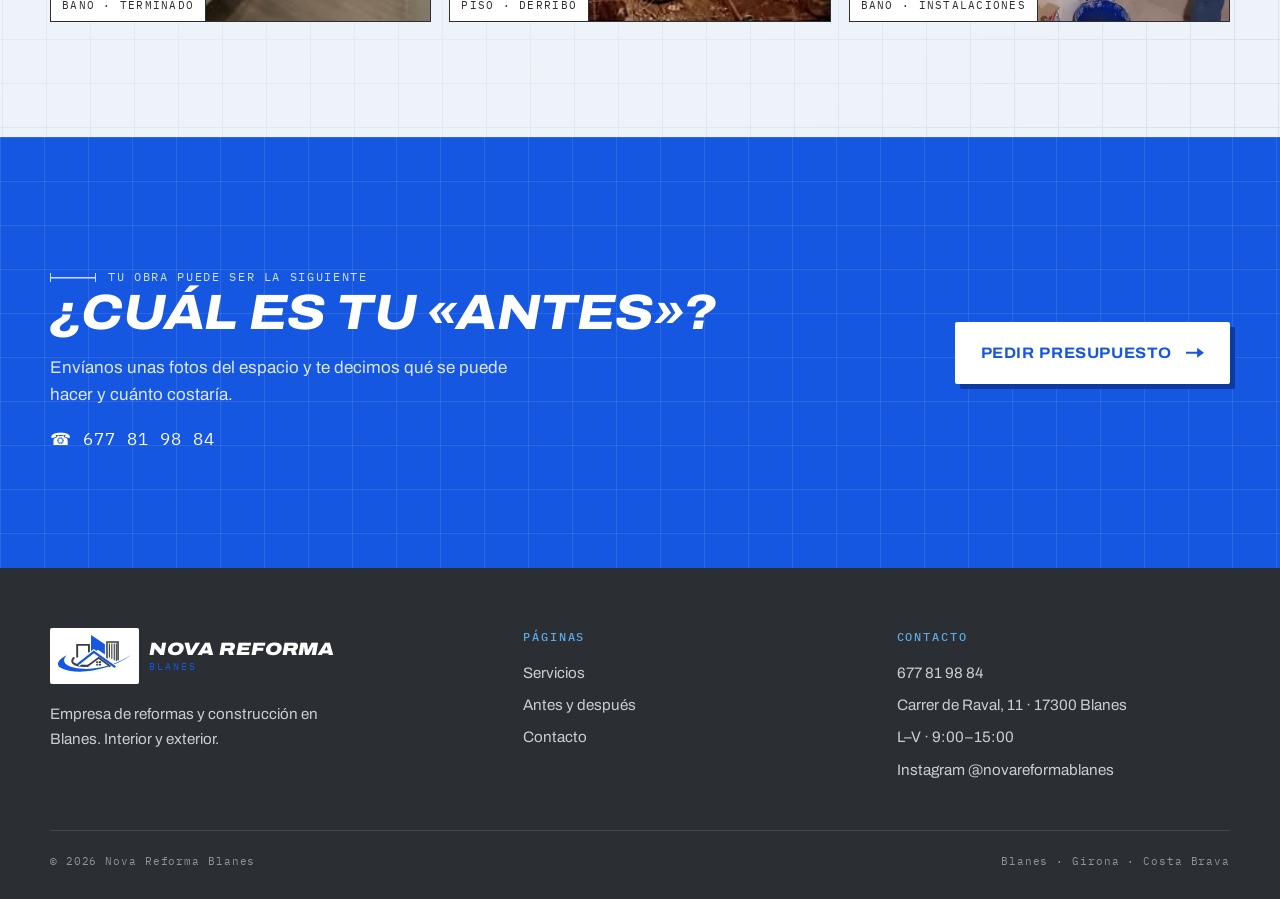
==== commit 2ed48205: "Actualización automática 2026-11-10 17:24" ====
--- a/proyectos.html
+++ b/proyectos.html
@@ -152,7 +152,7 @@
 </footer>
 
 <a class="wa" href="https://wa.me/34677819884" target="_blank" rel="noopener" aria-label="Escribir por WhatsApp">
-  <svg viewBox="0 0 32 32"><path d="M16 4a12 12 0 0 0-10.3 18.1L4 28l6.1-1.600A12 12 0 1 0 16 4Zm0 2.200a9.800 9.800 0 1 1-5 18.200l-.4-.2-3.500.9.9-3.400-.2-.4A9.800 9.800 0 0 1 16 6.200Zm-4 4.600c-.2 0-.6.1-.9.4-.3.400-1.200 1.200-1.200 2.800s1.200 3.300 1.400 3.500c.2.200 2.300 3.700 5.800 5 2.900 1.100 3.500.9 4.100.8.600-.1 2-.8 2.300-1.600.3-.8.300-1.500.2-1.600-.1-.2-.3-.200-.7-.4l-2.300-1.100c-.3-.1-.5-.2-.8.200l-1 1.300c-.2.200-.4.300-.7.100-.300-.2-1.400-.5-2.700-1.700-1-.9-1.700-2-1.900-2.300-.2-.3 0-.5.100-.7l.5-.6.300-.6c.1-.200 0-.4 0-.6l-1-2.500c-.300-.6-.5-.5-.700-.5Z"/></svg>
+  <svg viewBox="0 0 24 24"><path d="M17.472 14.382c-.297-.149-1.758-.867-2.030-.967-.273-.099-.471-.148-.670.150-.197.297-.767.966-.940 1.164-.173.199-.347.223-.644.075-.297-.150-1.255-.463-2.390-1.475-.883-.788-1.480-1.761-1.653-2.059-.173-.297-.018-.458.130-.606.134-.133.298-.347.446-.520.149-.174.198-.298.298-.497.099-.198.050-.371-.025-.520-.075-.149-.669-1.612-.916-2.207-.242-.579-.487-.500-.669-.510-.173-.008-.371-.010-.570-.010-.198 0-.520.074-.792.372-.272.297-1.040 1.016-1.040 2.479 0 1.462 1.065 2.875 1.213 3.074.149.198 2.096 3.200 5.077 4.487.709.306 1.262.489 1.694.625.712.227 1.360.195 1.871.118.571-.085 1.758-.719 2.006-1.413.248-.694.248-1.289.173-1.413-.074-.124-.272-.198-.570-.347m-5.421 7.403h-.004a9.870 9.870 0 0 1-5.031-1.378l-.361-.214-3.741.982.998-3.648-.235-.374a9.860 9.860 0 0 1-1.510-5.260c.001-5.450 4.436-9.884 9.888-9.884 2.640 0 5.122 1.030 6.988 2.898a9.825 9.825 0 0 1 2.893 6.994c-.003 5.450-4.437 9.884-9.885 9.884m8.413-18.297A11.815 11.815 0 0 0 12.050 0C5.495 0 .160 5.335.157 11.892c0 2.096.547 4.142 1.588 5.945L.057 24l6.305-1.654a11.882 11.882 0 0 0 5.683 1.448h.005c6.554 0 11.890-5.335 11.893-11.893a11.821 11.821 0 0 0-3.480-8.413z"/></svg>
 </a>
 
 <script src="js/web.js"></script>
